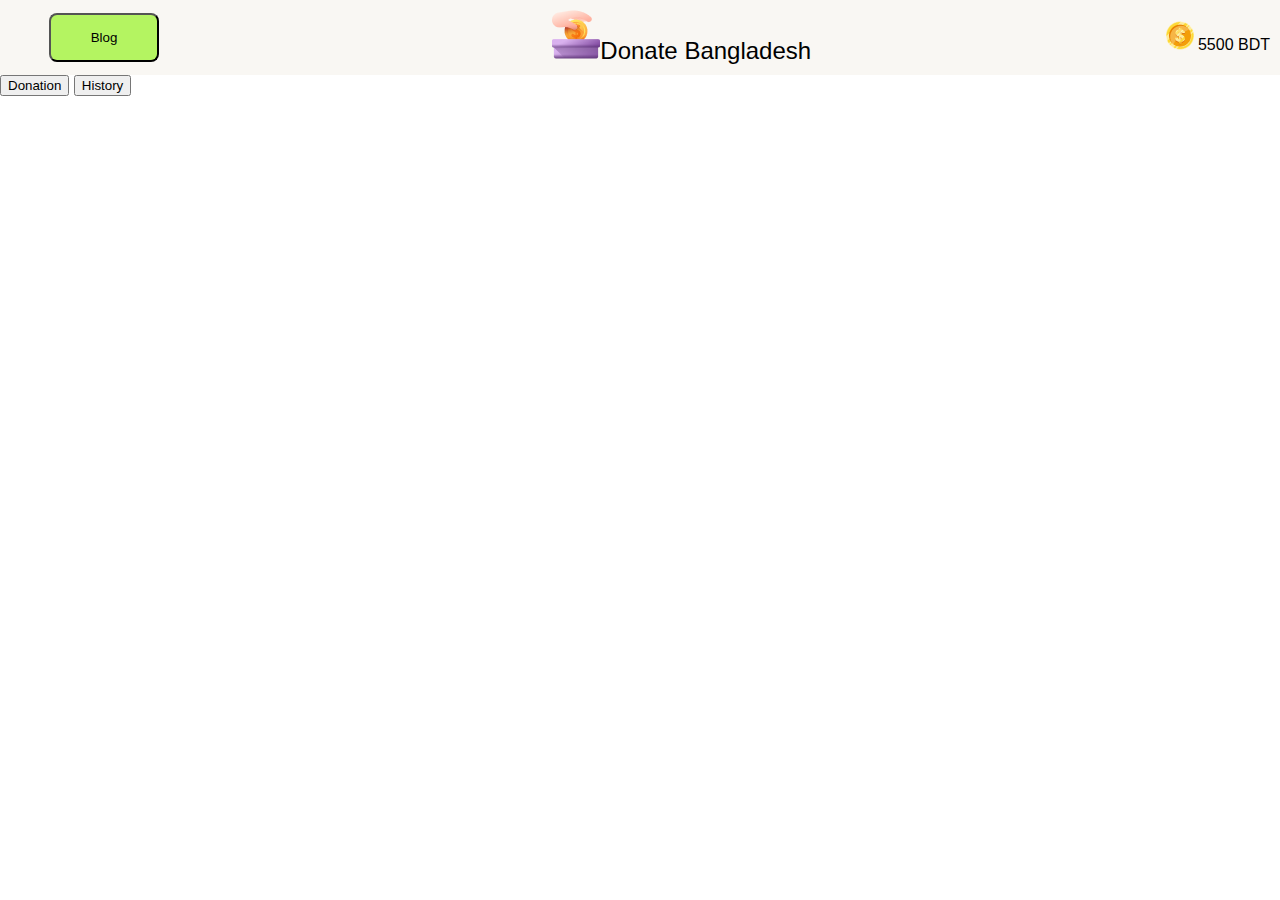
==== index.html @ 1042e766 "first commit" ====
<!DOCTYPE html>
<html lang="en">
 <head>
    <meta charset="UTF-8">
    <meta name="viewport" content="width=device-width, initial-scale=1.0">
    <title>Donate Bangladesh</title>
    <link rel="stylesheet" href="styles.css">
</head>
<body>
    <nav class="navbar">
        <button id="blogButton">Blog</button>
        <div class="logo"><img src="assets/logo.png" alt="">Donate Bangladesh</div>
        <div class="balance-container">
             <img src="assets/coin.png" alt="">
            <span id="accountBalance">5500 BDT</span>
        </div>
    </nav>
    <div class="sticky-container">
        <div class="button-container">
            <button id="donationButton" class="active">Donation</button>
            <button id="historyButton">History</button>
        </div>
    </div>
---- styles.css ----
body {
    font-family: Arial, sans-serif;
    margin: 0;
}
.navbar {
    display: flex;
    justify-content: space-between;
    align-items: center;
    background: rgb(249, 247, 243);
    padding: 10px;
    position: sticky;
    top: 0;
    z-index: 1000;
}
#blogButton{
width: 110px;
height: 49px;
display: flex;
flex-direction: row;
justify-content: center;
align-items: center;
gap: 10;
padding: 12px 32px 12px 32px;
flex: none;
margin: 0px 39px;
border-radius: 8px;
background: rgb(180, 244, 97);
}
#accountBalance{
    color: black;
}
.logo {
    flex: 1;
    text-align: center;
    font-size: 1.5em;
    color: black;
}
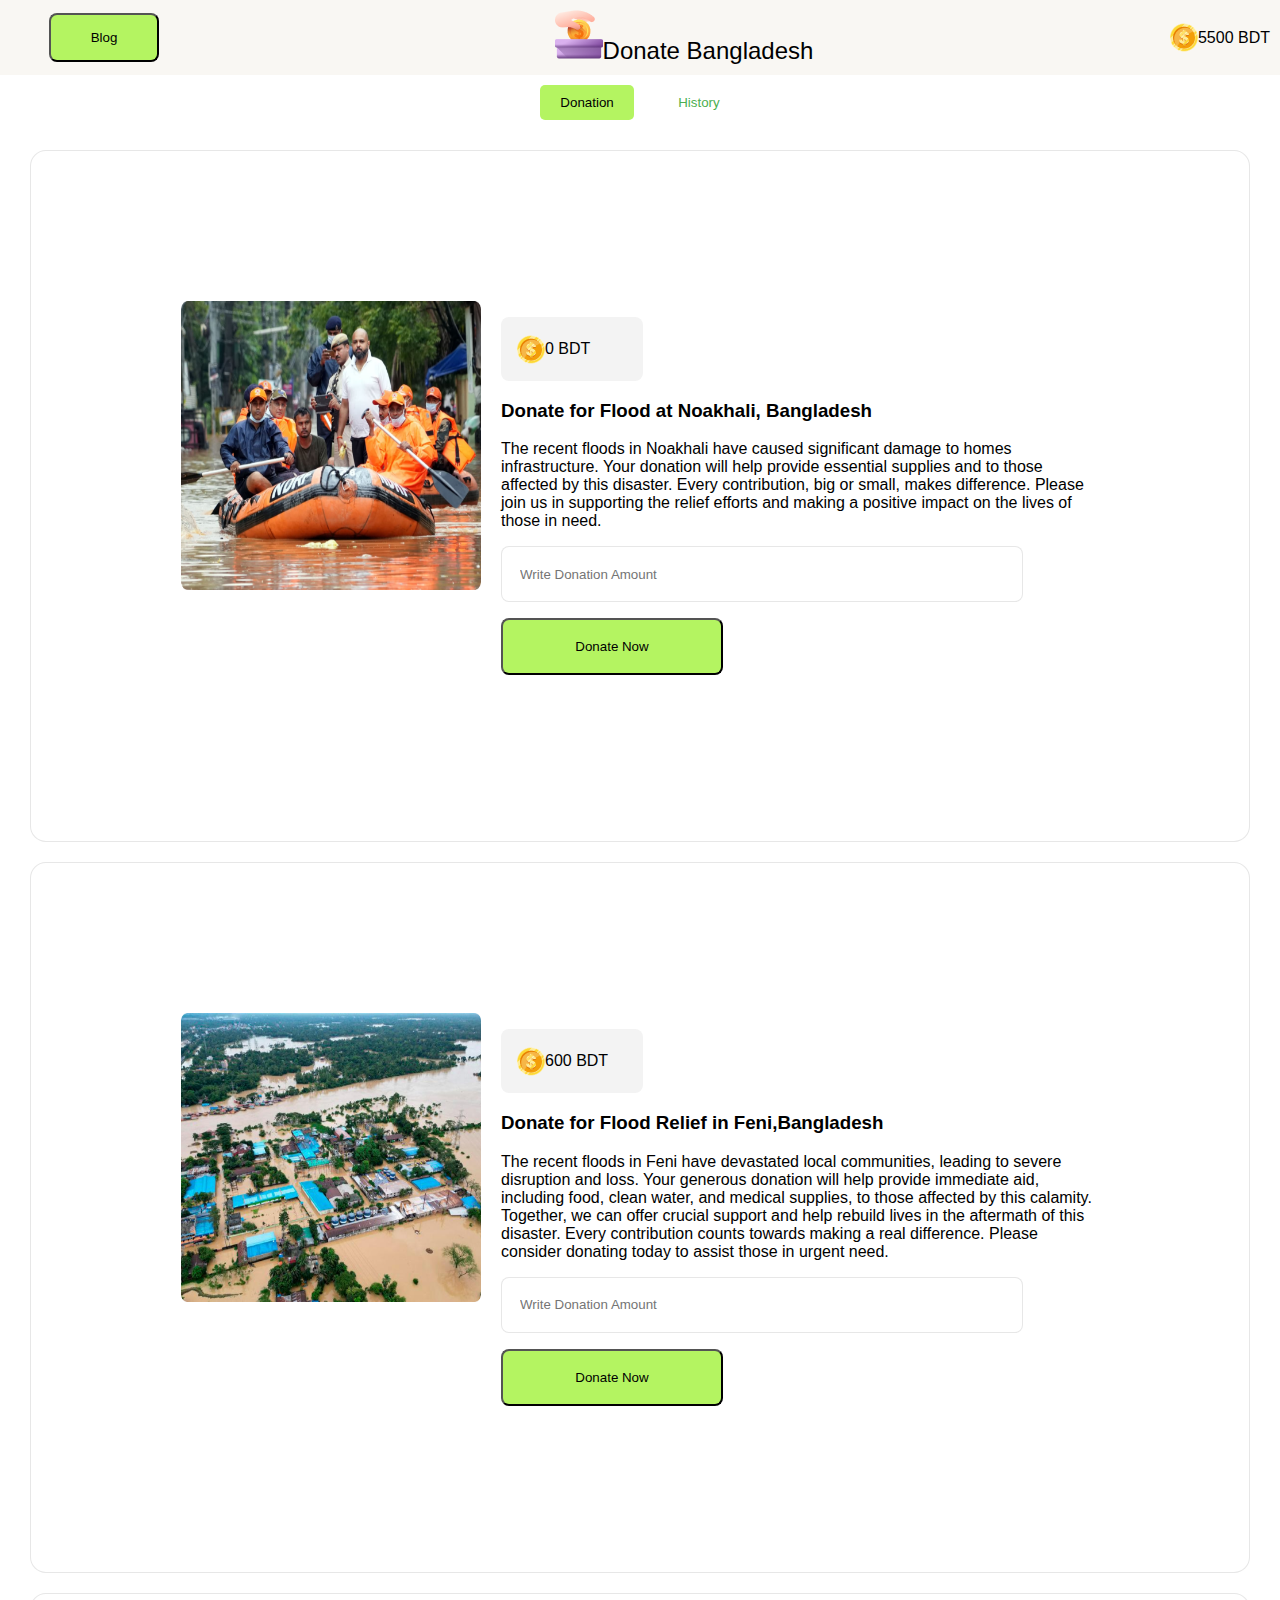
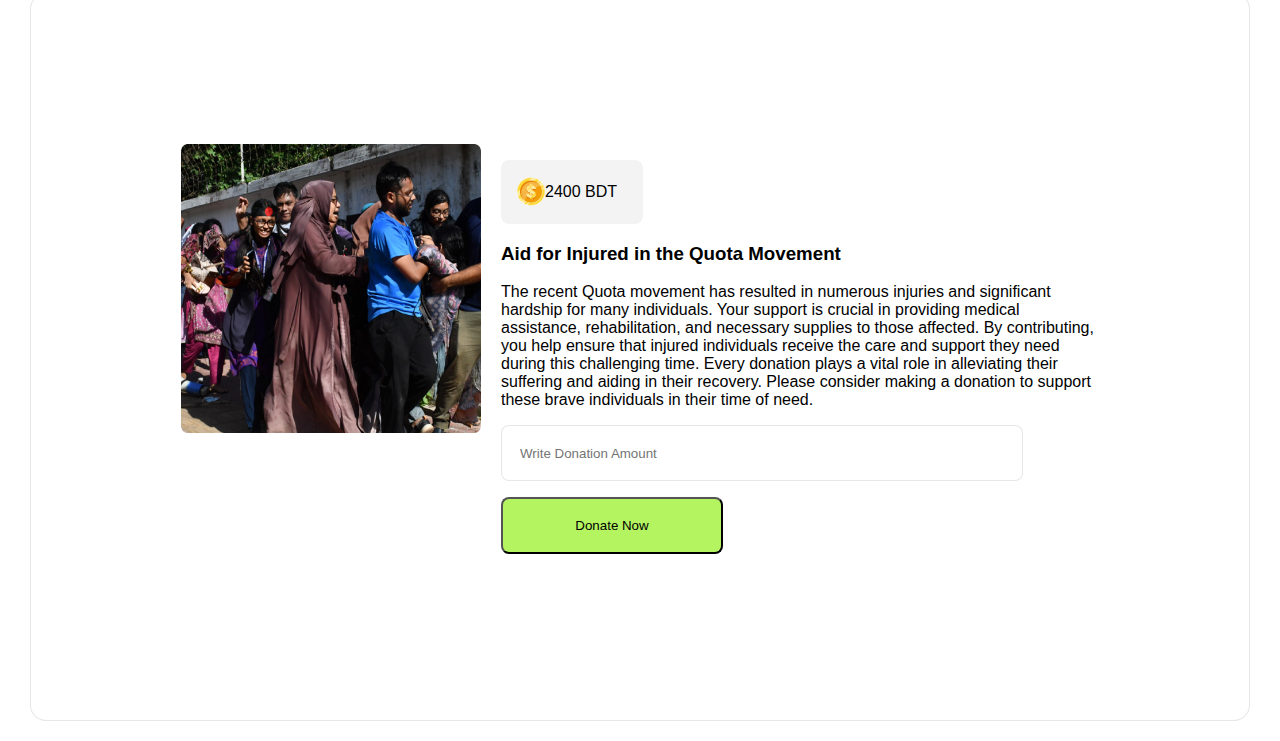
==== commit 738a0400: "donation added" ====
--- a/index.html
+++ b/index.html
@@ -20,4 +20,37 @@
             <button id="donationButton" class="active">Donation</button>
             <button id="historyButton">History</button>
         </div>
+    </div>
+</div> <div class="donatee">
+    <div id="donationSection">
+        <div class="donation-card">
+            <img src="assets/noakhali.png" class="w3-round" alt="Project 1">
+            <div class="card-info">
+                <p class="coin"><img src="assets/coin.png" alt=""> <span class="current-amount">0 BDT</span></p>
+                <h3>Donate for Flood at Noakhali, Bangladesh</h3>
+                <p> The recent floods in Noakhali have caused significant damage to homes  infrastructure. Your donation will help provide essential supplies and  to those affected by this disaster. Every contribution, big or small, makes  difference. Please join us in supporting the relief efforts and making a positive impact on the lives of those in need.</p>
+                <input type="number" placeholder="Write Donation Amount" class="donation-input">
+                <button class="donate-button">Donate Now</button>
+            </div>
+        </div>
+        <div class="donation-card">
+            <img src="assets/feni.png" class="w3-round" alt="Project 2">
+            <div class="card-info">
+                <p class="coin"><img src="assets/coin.png" alt=""> <span class="current-amount">600 BDT</span></p>
+                <h3>Donate for Flood Relief in Feni,Bangladesh</h3>
+                <p>The recent floods in Feni have devastated local communities, leading to severe disruption and loss. Your generous donation will help provide immediate aid, including food, clean water, and medical supplies, to those affected by this calamity. Together, we can offer crucial support and help rebuild lives in the aftermath of this disaster. Every contribution counts towards making a real difference. Please consider donating today to assist those in urgent need.</p>
+                <input type="number" placeholder="Write Donation Amount" class="donation-input">
+                <button class="donate-button">Donate Now</button>
+            </div>
+        </div>
+        <div class="donation-card">
+            <img src="assets/quota-protest.png" class="w3-round" alt="Project 3">
+            <div class="card-info">
+                <p class="coin"><img src="assets/coin.png" alt=""> <span class="current-amount">2400 BDT</span></p>
+                <h3>Aid for Injured in the Quota Movement</h3>
+                <p>The recent Quota movement has resulted in numerous injuries and significant hardship for many individuals. Your support is crucial in providing medical assistance, rehabilitation, and necessary supplies to those affected. By contributing, you help ensure that injured individuals receive the care and support they need during this challenging time. Every donation plays a vital role in alleviating their suffering and aiding in their recovery. Please consider making a donation to support these brave individuals in their time of need.</p>
+                <input type="number" placeholder="Write Donation Amount" class="donation-input">
+                <button class="donate-button">Donate Now</button>
+            </div>
+        </div>
     </div>--- a/styles.css
+++ b/styles.css
@@ -34,4 +34,140 @@
     text-align: center;
     font-size: 1.5em;
     color: black;
-}+}
+.donatee{
+    position: static;
+    display: flex;
+    flex-direction: column;
+    justify-content: center;
+    align-items: center;
+    gap: 32;
+    flex: none;
+    flex-grow: 1;
+    margin: 0px 10px;
+    }
+    .balance-container {
+        display: flex;
+        align-items: center;
+        color: white;
+    }
+    .sticky-container {
+        position: sticky;
+        top: 70px; 
+        background-color: white;
+        z-index: 998;
+        padding: 10px 0;
+    }
+    .button-container {
+        text-align: center;
+    }
+    .button-container button {
+        margin: 0 10px;
+        padding: 10px 20px;
+        border: none;
+        border-radius: 5px;
+        cursor: pointer;
+        background-color: white;
+        color:#4CAF50;
+        ;
+        transition: background-color 0.3s, color 0.3s;
+    }
+    .button-container button:hover {
+        background-color: rgb(180, 244, 97);
+        color: black;
+    }
+    .button-container button.active {
+        background-color: rgb(180, 244, 97);
+        color: black;
+    }
+    .donation-card {
+        display: flex;
+        margin: 20px;
+        border: 1px solid #ccc;
+        padding: 150px;
+        border-radius: 5px;
+        box-sizing: border-box;
+        border: 1px solid rgba(17, 17, 17, 0.1);
+        border-radius: 16px;
+        background: rgb(255, 255, 255);
+        width: 540;
+        height: 403; 
+    }
+    .w3-round {
+        
+        margin-right: 20px; 
+        position: static;
+        width: 300px;
+        height: 289px;
+    }
+    .card-info {
+        flex: 1;
+    }
+    .donate-button {
+    position: static;
+    width: 222px;
+    height: 57px;
+    display: flex;
+    flex-direction: row;
+    justify-content: center;
+    align-items: center;
+    gap: 10;
+    padding: 16px 32px 16px 32px;
+    flex: none;
+    order: 1;
+    align-self: stretch;
+    flex-grow: 0;
+    margin: 16px 0px;
+    border-radius: 8px;
+    background: rgb(180, 244, 97);
+    }
+    input{
+    position: static;
+    width: 522px;
+    height: 56px;
+    display: flex;
+    flex-direction: row;
+    justify-content: flex-start;
+    align-items: center;
+    gap: 10;
+    padding: 18px;
+    flex: none;
+    order: 0;
+    align-self: stretch;
+    flex-grow: 0;
+    margin: 16px 0px;
+    box-sizing: border-box;
+    border: 1px solid rgba(17, 17, 17, 0.1);
+    border-radius: 8px;
+    background: rgb(255, 255, 255);
+    }
+    .coin{
+    position: static;
+    width: 110px;
+    height: 44px;
+    display: flex;
+    flex-direction: row;
+    justify-content: flex-start;
+    align-items: center;
+    gap: 8;
+    padding: 10px 16px 10px 16px;
+    flex: none;
+    order: 0;
+    flex-grow: 0;
+    margin: 16px 0px;
+    border-radius: 8px;
+    background: rgba(17, 17, 17, 0.05);
+    }
+    .hidden {
+        display: none;
+    }
+    .modal {
+        position: fixed;
+        top: 50%;
+        left: 50%;
+        transform: translate(-50%, -50%);
+        background: white;
+        padding: 20px;
+        box-shadow: 0 0 10px rgba(0, 0, 0, 0.5);
+        z-index: 2000;
+    }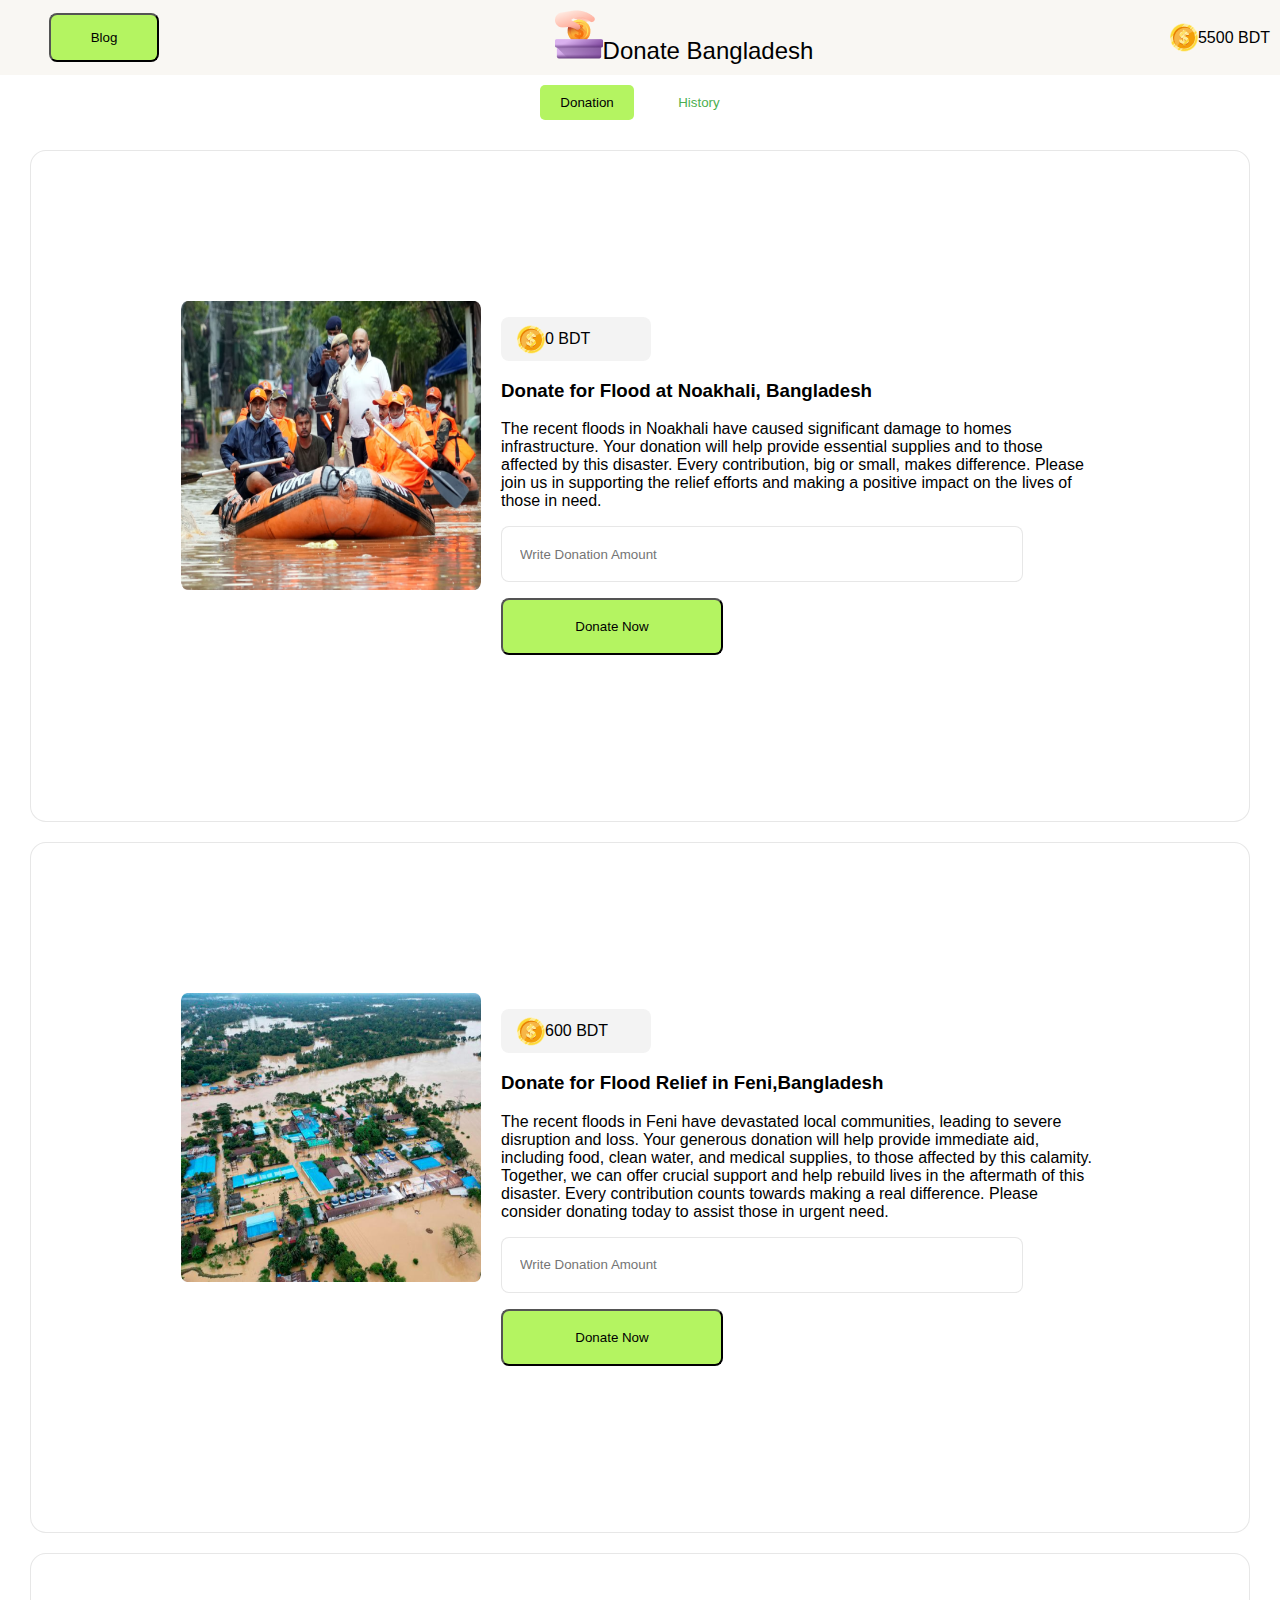
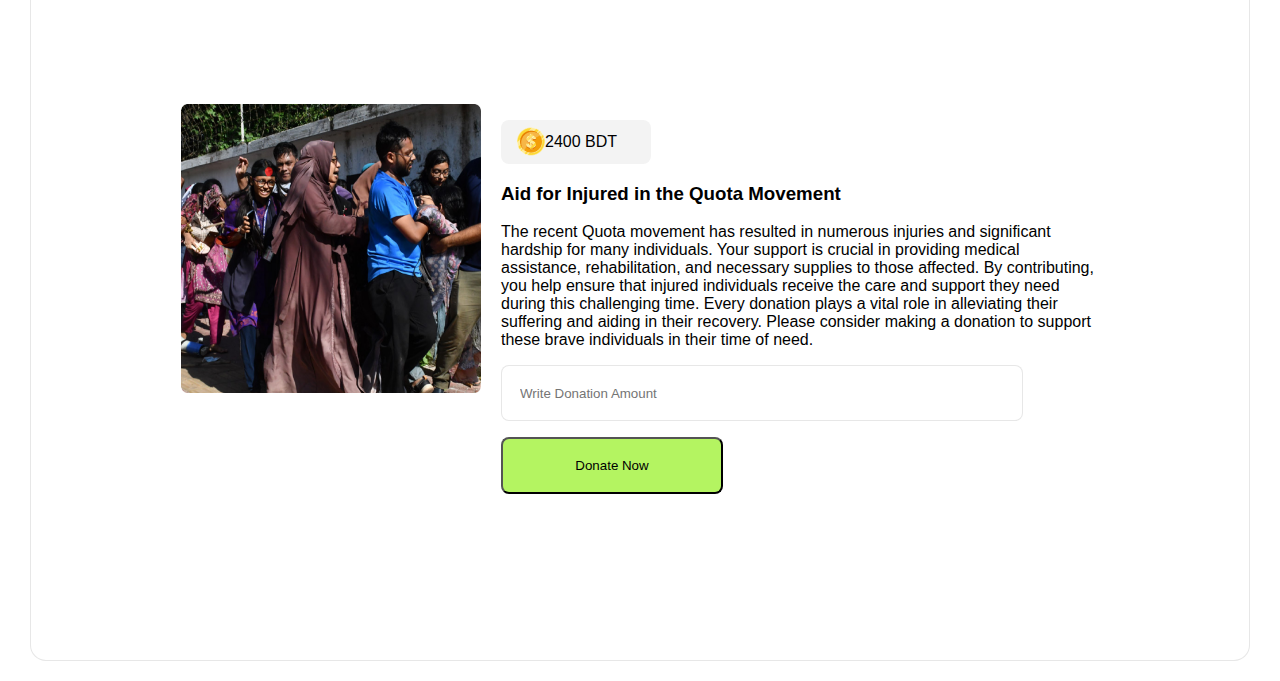
==== commit 04e52cdb: "button added" ====
--- a/index.html
+++ b/index.html
@@ -24,7 +24,7 @@
 </div> <div class="donatee">
     <div id="donationSection">
         <div class="donation-card">
-            <img src="assets/noakhali.png" class="w3-round" alt="Project 1">
+            <img src="assets/noakhali.png" class="w3-round" alt="">
             <div class="card-info">
                 <p class="coin"><img src="assets/coin.png" alt=""> <span class="current-amount">0 BDT</span></p>
                 <h3>Donate for Flood at Noakhali, Bangladesh</h3>
@@ -34,7 +34,7 @@
             </div>
         </div>
         <div class="donation-card">
-            <img src="assets/feni.png" class="w3-round" alt="Project 2">
+            <img src="assets/feni.png" class="w3-round" alt="">
             <div class="card-info">
                 <p class="coin"><img src="assets/coin.png" alt=""> <span class="current-amount">600 BDT</span></p>
                 <h3>Donate for Flood Relief in Feni,Bangladesh</h3>
@@ -44,7 +44,7 @@
             </div>
         </div>
         <div class="donation-card">
-            <img src="assets/quota-protest.png" class="w3-round" alt="Project 3">
+            <img src="assets/quota-protest.png" class="w3-round" alt="">
             <div class="card-info">
                 <p class="coin"><img src="assets/coin.png" alt=""> <span class="current-amount">2400 BDT</span></p>
                 <h3>Aid for Injured in the Quota Movement</h3>
@@ -53,4 +53,15 @@
                 <button class="donate-button">Donate Now</button>
             </div>
         </div>
-    </div>+    </div>
+    <div id="historySection" class="hidden">
+        <h2>Donation History</h2>
+        <ul id="historyList"></ul>
+    </div>
+    <div class="modal hidden" id="modal">
+        <p>Thank you for your donation!</p>
+        <button id="closeModal">Close</button>
+    </div>
+    <script src="script.js"></script>
+</body>
+</html>
--- a/styles.css
+++ b/styles.css
@@ -1,6 +1,10 @@
+* {
+    box-sizing: border-box;
+}
 body {
     font-family: Arial, sans-serif;
     margin: 0;
+    overflow-x: hidden;
 }
 .navbar {
     display: flex;
@@ -45,23 +49,23 @@
     flex: none;
     flex-grow: 1;
     margin: 0px 10px;
-    }
-    .balance-container {
+}
+.balance-container {
         display: flex;
         align-items: center;
         color: white;
-    }
-    .sticky-container {
+}
+.sticky-container {
         position: sticky;
         top: 70px; 
         background-color: white;
         z-index: 998;
         padding: 10px 0;
-    }
-    .button-container {
+}
+.button-container {
         text-align: center;
-    }
-    .button-container button {
+}
+.button-container button {
         margin: 0 10px;
         padding: 10px 20px;
         border: none;
@@ -71,16 +75,16 @@
         color:#4CAF50;
         ;
         transition: background-color 0.3s, color 0.3s;
-    }
-    .button-container button:hover {
+}
+.button-container button:hover {
         background-color: rgb(180, 244, 97);
         color: black;
-    }
-    .button-container button.active {
+}
+.button-container button.active {
         background-color: rgb(180, 244, 97);
         color: black;
-    }
-    .donation-card {
+}
+.donation-card {
         display: flex;
         margin: 20px;
         border: 1px solid #ccc;
@@ -92,18 +96,18 @@
         background: rgb(255, 255, 255);
         width: 540;
         height: 403; 
-    }
-    .w3-round {
+}
+.w3-round {
         
         margin-right: 20px; 
         position: static;
         width: 300px;
         height: 289px;
-    }
-    .card-info {
+}
+.card-info {
         flex: 1;
-    }
-    .donate-button {
+}
+.donate-button {
     position: static;
     width: 222px;
     height: 57px;
@@ -120,8 +124,8 @@
     margin: 16px 0px;
     border-radius: 8px;
     background: rgb(180, 244, 97);
-    }
-    input{
+}
+input{
     position: static;
     width: 522px;
     height: 56px;
@@ -140,10 +144,10 @@
     border: 1px solid rgba(17, 17, 17, 0.1);
     border-radius: 8px;
     background: rgb(255, 255, 255);
-    }
-    .coin{
-    position: static;
-    width: 110px;
+}
+.coin{
+    position: static;
+    width: 150px;
     height: 44px;
     display: flex;
     flex-direction: row;
@@ -157,11 +161,11 @@
     margin: 16px 0px;
     border-radius: 8px;
     background: rgba(17, 17, 17, 0.05);
-    }
-    .hidden {
+}
+.hidden {
         display: none;
-    }
-    .modal {
+}
+.modal {
         position: fixed;
         top: 50%;
         left: 50%;
@@ -170,4 +174,76 @@
         padding: 20px;
         box-shadow: 0 0 10px rgba(0, 0, 0, 0.5);
         z-index: 2000;
-    }+}
+#historySection {
+        margin-top: 20px;
+}
+.faq {
+        margin: 20px;
+}
+.faq-item {
+        margin-bottom: 10px;
+        border: 1px solid #ccc;
+        border-radius: 5px;
+        padding: 10px;
+}
+.faq-question {
+        cursor: pointer;
+        display: flex;
+        justify-content: space-between;
+        align-items: center;
+}
+.dropdown-arrow {
+        transition: transform 0.3s;
+}
+.faq-answer {
+        display: none; 
+        padding-top: 10px;
+}
+.faq-item input[type="checkbox"] {
+        display: none;
+}
+.faq-item input[type="checkbox"]:checked + label + .faq-answer {
+        display: block; 
+}
+@media (max-width: 768px) {
+    .navbar {
+            flex-direction: column;
+        }
+    .donation-card {
+            flex-direction: column;
+            align-items: center;
+            margin: 10px 0;
+        }
+    .donation-card img {
+            width: 100%;
+            height: auto;
+            margin: 0 0 10px 0;
+        }
+    .button-container {
+            flex-direction: column;
+        }
+    .balance-container {
+            flex-direction: column;
+        }
+    #blogButton {
+            width: 100%; 
+            margin: 5px 0;
+        }
+    .donatee {
+            margin: 10px;
+            width: 100%;
+        }
+    .button-container button {
+            width: 100%;
+            margin: 5px 0;
+        }
+    .donate-button{
+            width: 100%;
+            max-width: 300px;
+            text-align: center;
+        }
+        
+    }
+
+   